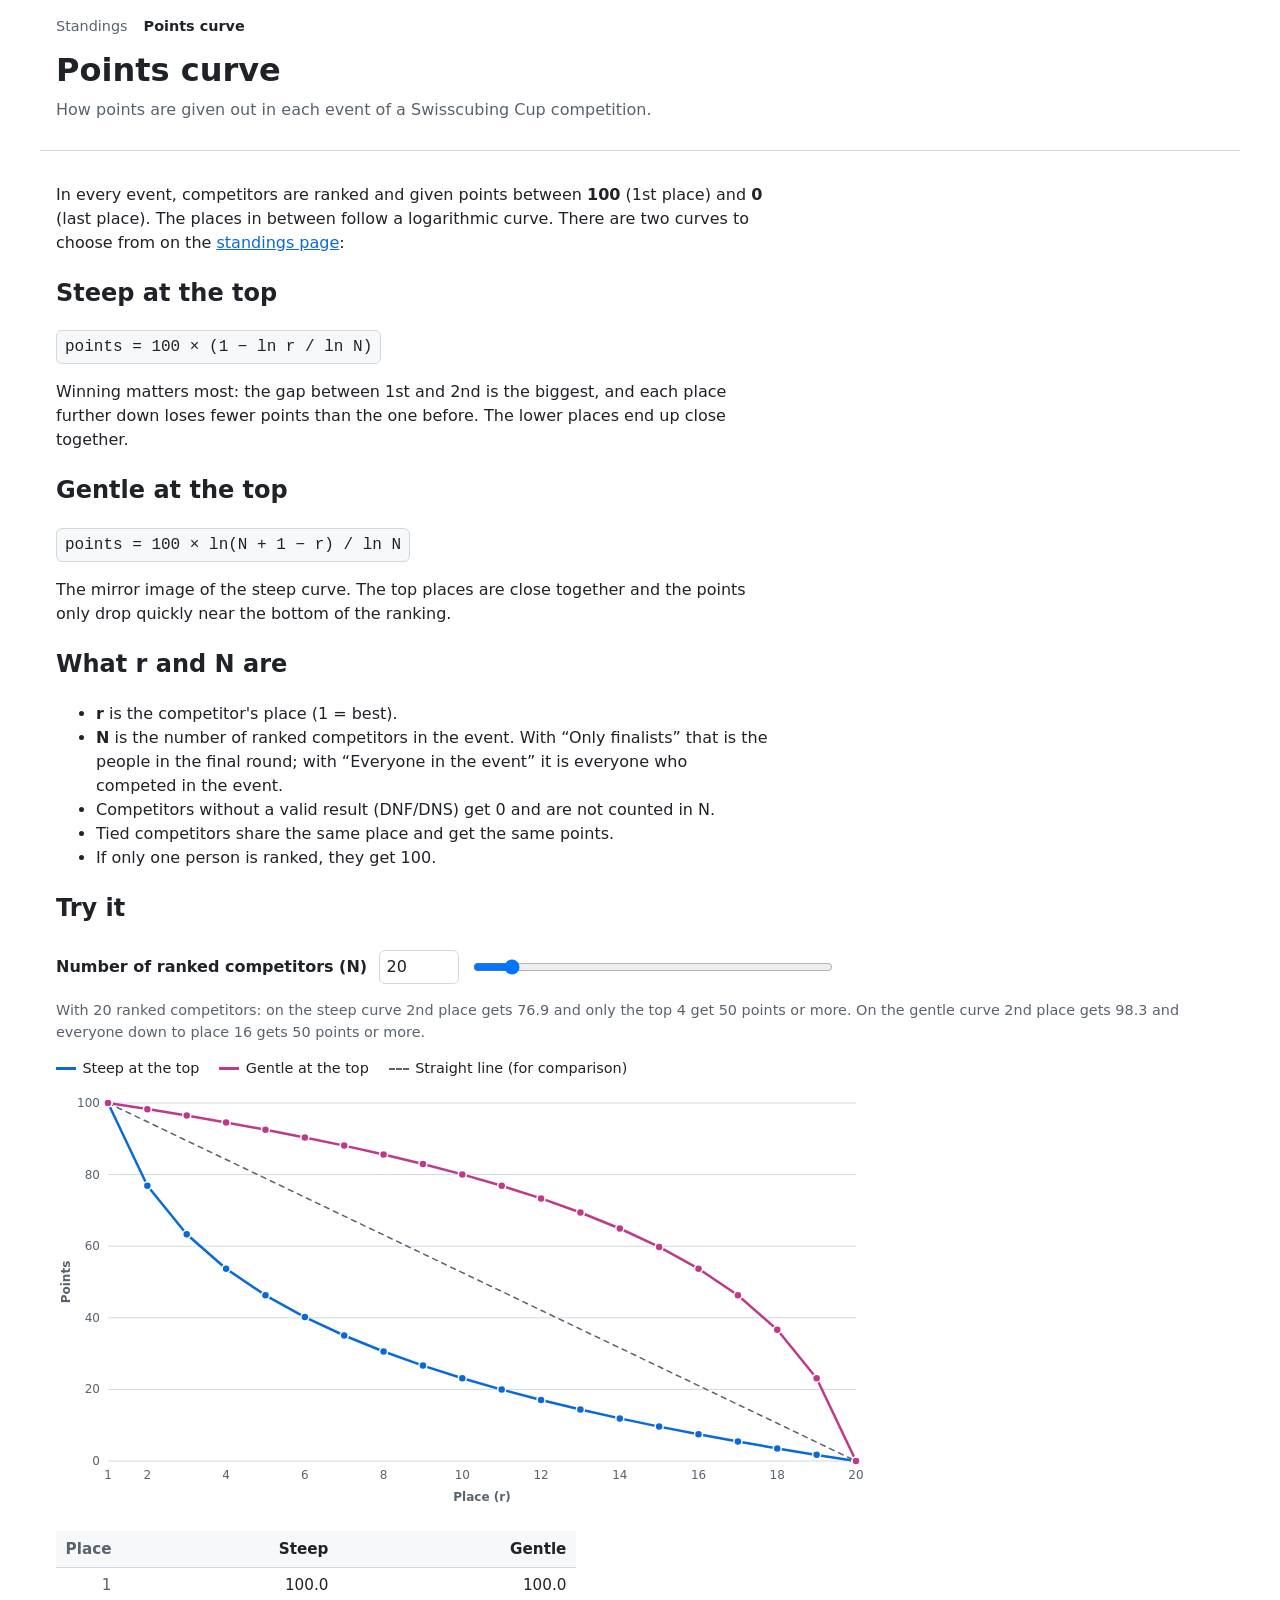
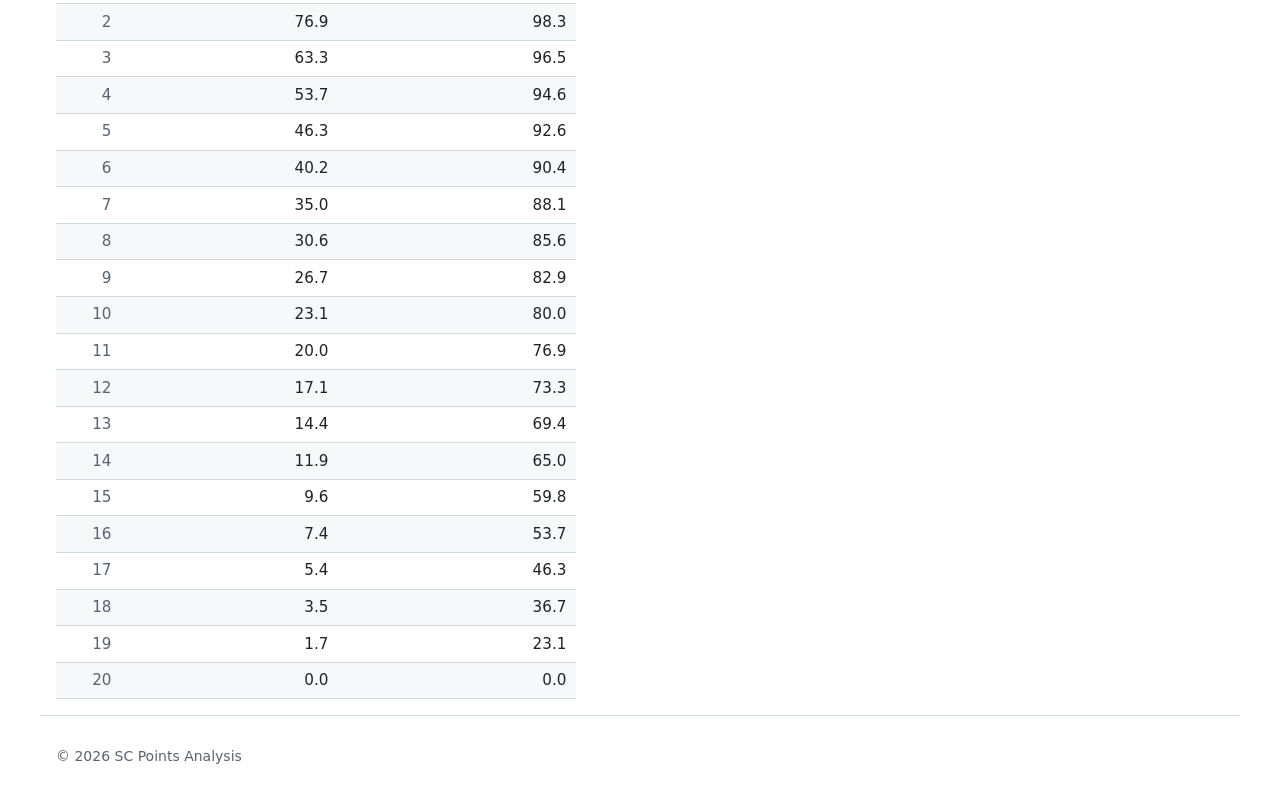
==== curve.html @ b396c85c "v1" ====
<!DOCTYPE html>
<html lang="en">
<head>
  <meta charset="UTF-8">
  <meta name="viewport" content="width=device-width, initial-scale=1.0">
  <title>Points Curve</title>
  <link rel="stylesheet" href="css/style.css">
</head>
<body>
  <header>
    <nav class="site-nav" aria-label="Pages">
      <a href="index.html">Standings</a>
      <a href="curve.html" aria-current="page">Points curve</a>
    </nav>
    <h1>Points curve</h1>
    <p class="subtitle">How points are given out in each event of a Swisscubing Cup competition.</p>
  </header>

  <main>
    <section class="prose">
      <p>In every event, competitors are ranked and given points between <strong>100</strong> (1st place) and
        <strong>0</strong> (last place). The places in between follow a logarithmic curve. There are two
        curves to choose from on the <a href="index.html">standings page</a>:</p>

      <h2>Steep at the top</h2>
      <p><span class="formula">points = 100 × (1 − ln r / ln N)</span></p>
      <p>Winning matters most: the gap between 1st and 2nd is the biggest, and each place further down
        loses fewer points than the one before. The lower places end up close together.</p>

      <h2>Gentle at the top</h2>
      <p><span class="formula">points = 100 × ln(N + 1 − r) / ln N</span></p>
      <p>The mirror image of the steep curve. The top places are close together and the points only drop
        quickly near the bottom of the ranking.</p>

      <h2>What r and N are</h2>
      <ul>
        <li><strong>r</strong> is the competitor's place (1 = best).</li>
        <li><strong>N</strong> is the number of ranked competitors in the event. With “Only finalists” that is
          the people in the final round; with “Everyone in the event” it is everyone who competed in the event.</li>
        <li>Competitors without a valid result (DNF/DNS) get 0 and are not counted in N.</li>
        <li>Tied competitors share the same place and get the same points.</li>
        <li>If only one person is ranked, they get 100.</li>
      </ul>
    </section>

    <section>
      <h2>Try it</h2>
      <div class="n-control">
        <label for="n-number">Number of ranked competitors (N)</label>
        <input id="n-number" type="number" min="2" max="200" step="1" value="20">
        <input id="n-range" type="range" min="2" max="200" step="1" value="20" aria-label="Number of ranked competitors (slider)">
      </div>
      <p id="summary" class="meta"></p>

      <div class="chart-legend">
        <span class="steep">Steep at the top</span>
        <span class="gentle">Gentle at the top</span>
        <span class="linear">Straight line (for comparison)</span>
      </div>
      <div class="chart" id="chart">
        <svg id="chart-svg" role="img" aria-label="Points by place for both curves"></svg>
        <div id="chart-tooltip" class="chart-tooltip" hidden></div>
      </div>

      <div class="table-wrap points-table">
        <table>
          <thead>
            <tr>
              <th class="num">Place</th>
              <th class="pts">Steep</th>
              <th class="pts">Gentle</th>
            </tr>
          </thead>
          <tbody id="points-body"></tbody>
        </table>
      </div>
    </section>
  </main>

  <footer>
    <p>&copy; <span id="year"></span> SC Points Analysis</p>
  </footer>

  <script src="js/points.js" defer></script>
  <script src="js/curve.js" defer></script>
</body>
</html>
---- css/style.css ----
*,
*::before,
*::after {
  box-sizing: border-box;
}

:root {
  --bg: #ffffff;
  --text: #1f2328;
  --muted: #59636e;
  --border: #d1d9e0;
  --surface: #f6f8fa;
  --link: #0969da;
  --error: #d1242f;
  --success: #1a7f37;
  --success-bg: #dafbe1;
  --series-1: #0969da;
  --series-2: #bf3989;
  --max-width-wide: 1200px;
}

@media (prefers-color-scheme: dark) {
  :root {
    --bg: #0d1117;
    --text: #e6edf3;
    --muted: #9198a1;
    --border: #3d444d;
    --surface: #151b23;
    --link: #4493f8;
    --error: #f85149;
    --success: #3fb950;
    --success-bg: #12261e;
    --series-1: #4493f8;
    --series-2: #db61a2;
  }
}

body {
  margin: 0;
  font-family: system-ui, -apple-system, "Segoe UI", Roboto, sans-serif;
  line-height: 1.5;
  background: var(--bg);
  color: var(--text);
}

header,
main,
footer {
  max-width: var(--max-width-wide);
  margin: 0 auto;
  padding: 1rem;
}

header {
  border-bottom: 1px solid var(--border);
}

footer {
  border-top: 1px solid var(--border);
  color: var(--muted);
  font-size: 0.875rem;
}

a {
  color: var(--link);
}

h1 {
  margin: 0.25rem 0;
}

.subtitle,
.meta,
.muted,
.status {
  color: var(--muted);
}

.subtitle {
  margin: 0 0 0.75rem;
}

/* Options */
.options {
  display: flex;
  flex-wrap: wrap;
  gap: 1rem;
  margin: 1rem 0;
}

.options fieldset {
  flex: 1 1 280px;
  border: 1px solid var(--border);
  border-radius: 8px;
  padding: 0.5rem 1rem 0.75rem;
  margin: 0;
}

.options legend {
  font-weight: 600;
  padding: 0 0.25rem;
}

.options label {
  display: block;
  padding: 0.2rem 0;
  cursor: pointer;
}

.options code {
  font-size: 0.85em;
}

.hint {
  flex-basis: 100%;
  margin: 0;
  color: var(--muted);
  font-size: 0.85rem;
}

/* Tabs */
.tabs {
  display: flex;
  flex-wrap: wrap;
  gap: 0.25rem;
  border-bottom: 1px solid var(--border);
  margin-top: 1.5rem;
}

.tab {
  font: inherit;
  font-size: 0.95rem;
  color: var(--muted);
  background: none;
  border: 1px solid transparent;
  border-bottom: none;
  border-radius: 6px 6px 0 0;
  padding: 0.45rem 0.8rem;
  margin-bottom: -1px;
  cursor: pointer;
}

.tab:hover {
  color: var(--text);
}

.tab[aria-selected="true"] {
  color: var(--text);
  font-weight: 600;
  background: var(--bg);
  border-color: var(--border);
}

.panel h2 {
  margin-bottom: 0.25rem;
}

.panel h2 a {
  color: inherit;
  text-decoration: none;
}

.panel h2 a:hover {
  text-decoration: underline;
}

.meta {
  margin-top: 0;
  font-size: 0.9rem;
}

.table-wrap {
  overflow-x: auto;
}

table {
  width: 100%;
  border-collapse: collapse;
  font-size: 0.95rem;
}

th,
td {
  text-align: left;
  padding: 0.4rem 0.6rem;
  border-bottom: 1px solid var(--border);
  white-space: nowrap;
}

th {
  background: var(--surface);
  font-weight: 600;
}

tbody tr:nth-child(even) {
  background: var(--surface);
}

.num {
  text-align: right;
  width: 3rem;
  color: var(--muted);
}

.error {
  color: var(--error);
}

.pts {
  text-align: right;
  font-variant-numeric: tabular-nums;
}

.total {
  font-weight: 600;
}

/* Keep the name visible when scrolling wide tables sideways. */
td.name,
th.name {
  position: sticky;
  left: 0;
  background: var(--bg);
}

tbody tr:nth-child(even) td.name,
thead th.name {
  background: var(--surface);
}

/* Site navigation */
.site-nav {
  display: flex;
  gap: 1rem;
  font-size: 0.9rem;
  margin-bottom: 0.5rem;
}

.site-nav a {
  color: var(--muted);
  text-decoration: none;
}

.site-nav a:hover,
.site-nav a[aria-current="page"] {
  color: var(--text);
}

.site-nav a[aria-current="page"] {
  font-weight: 600;
}

/* Finalist badge */
.badge-finalist {
  display: inline-block;
  font-size: 0.75rem;
  font-weight: 600;
  line-height: 1.4;
  color: var(--success);
  background: var(--success-bg);
  border: 1px solid var(--success);
  border-radius: 999px;
  padding: 0 0.45rem;
  vertical-align: 1px;
}

/* Points curve page */
.prose {
  max-width: 70ch;
}

.formula {
  display: inline-block;
  font-family: ui-monospace, SFMono-Regular, Menlo, monospace;
  background: var(--surface);
  border: 1px solid var(--border);
  border-radius: 6px;
  padding: 0.25rem 0.5rem;
}

.n-control {
  display: flex;
  flex-wrap: wrap;
  align-items: center;
  gap: 0.75rem;
  margin: 1.5rem 0 1rem;
}

.n-control label {
  font-weight: 600;
}

.n-control input[type="number"] {
  width: 5rem;
  font: inherit;
  padding: 0.25rem 0.4rem;
  color: var(--text);
  background: var(--bg);
  border: 1px solid var(--border);
  border-radius: 6px;
}

.n-control input[type="range"] {
  flex: 1 1 200px;
  max-width: 360px;
}

.chart-legend {
  display: flex;
  flex-wrap: wrap;
  gap: 0.5rem 1.25rem;
  font-size: 0.9rem;
  margin-bottom: 0.5rem;
}

.chart-legend span::before {
  content: "";
  display: inline-block;
  width: 1.25rem;
  height: 0;
  border-top: 3px solid currentColor;
  vertical-align: middle;
  margin-right: 0.4rem;
}

.chart-legend .steep::before { border-color: var(--series-1); }
.chart-legend .gentle::before { border-color: var(--series-2); }
.chart-legend .linear::before { border-color: var(--muted); border-top: 2px dashed var(--muted); }

.chart {
  position: relative;
  width: 100%;
  max-width: 820px;
}

.chart svg {
  display: block;
  width: 100%;
  height: auto;
  overflow: visible;
}

.chart .grid { stroke: var(--border); stroke-width: 1; }
.chart .axis-label { fill: var(--muted); font-size: 12px; }
.chart .axis-title { fill: var(--muted); font-size: 12px; font-weight: 600; }
.chart .line { fill: none; stroke-width: 2.5; stroke-linejoin: round; stroke-linecap: round; }
.chart .line.steep { stroke: var(--series-1); }
.chart .line.gentle { stroke: var(--series-2); }
.chart .line.linear { stroke: var(--muted); stroke-width: 1.5; stroke-dasharray: 5 5; }
.chart .dot.steep { fill: var(--series-1); }
.chart .dot.gentle { fill: var(--series-2); }
.chart .dot { stroke: var(--bg); stroke-width: 1.5; }
.chart .hover-line { stroke: var(--muted); stroke-width: 1; }

.chart-tooltip {
  position: absolute;
  pointer-events: none;
  background: var(--bg);
  border: 1px solid var(--border);
  border-radius: 6px;
  padding: 0.35rem 0.6rem;
  font-size: 0.85rem;
  box-shadow: 0 2px 8px rgb(0 0 0 / 0.15);
  white-space: nowrap;
}

.chart-tooltip[hidden] {
  display: none;
}

.points-table {
  max-width: 520px;
  margin-top: 1.5rem;
}
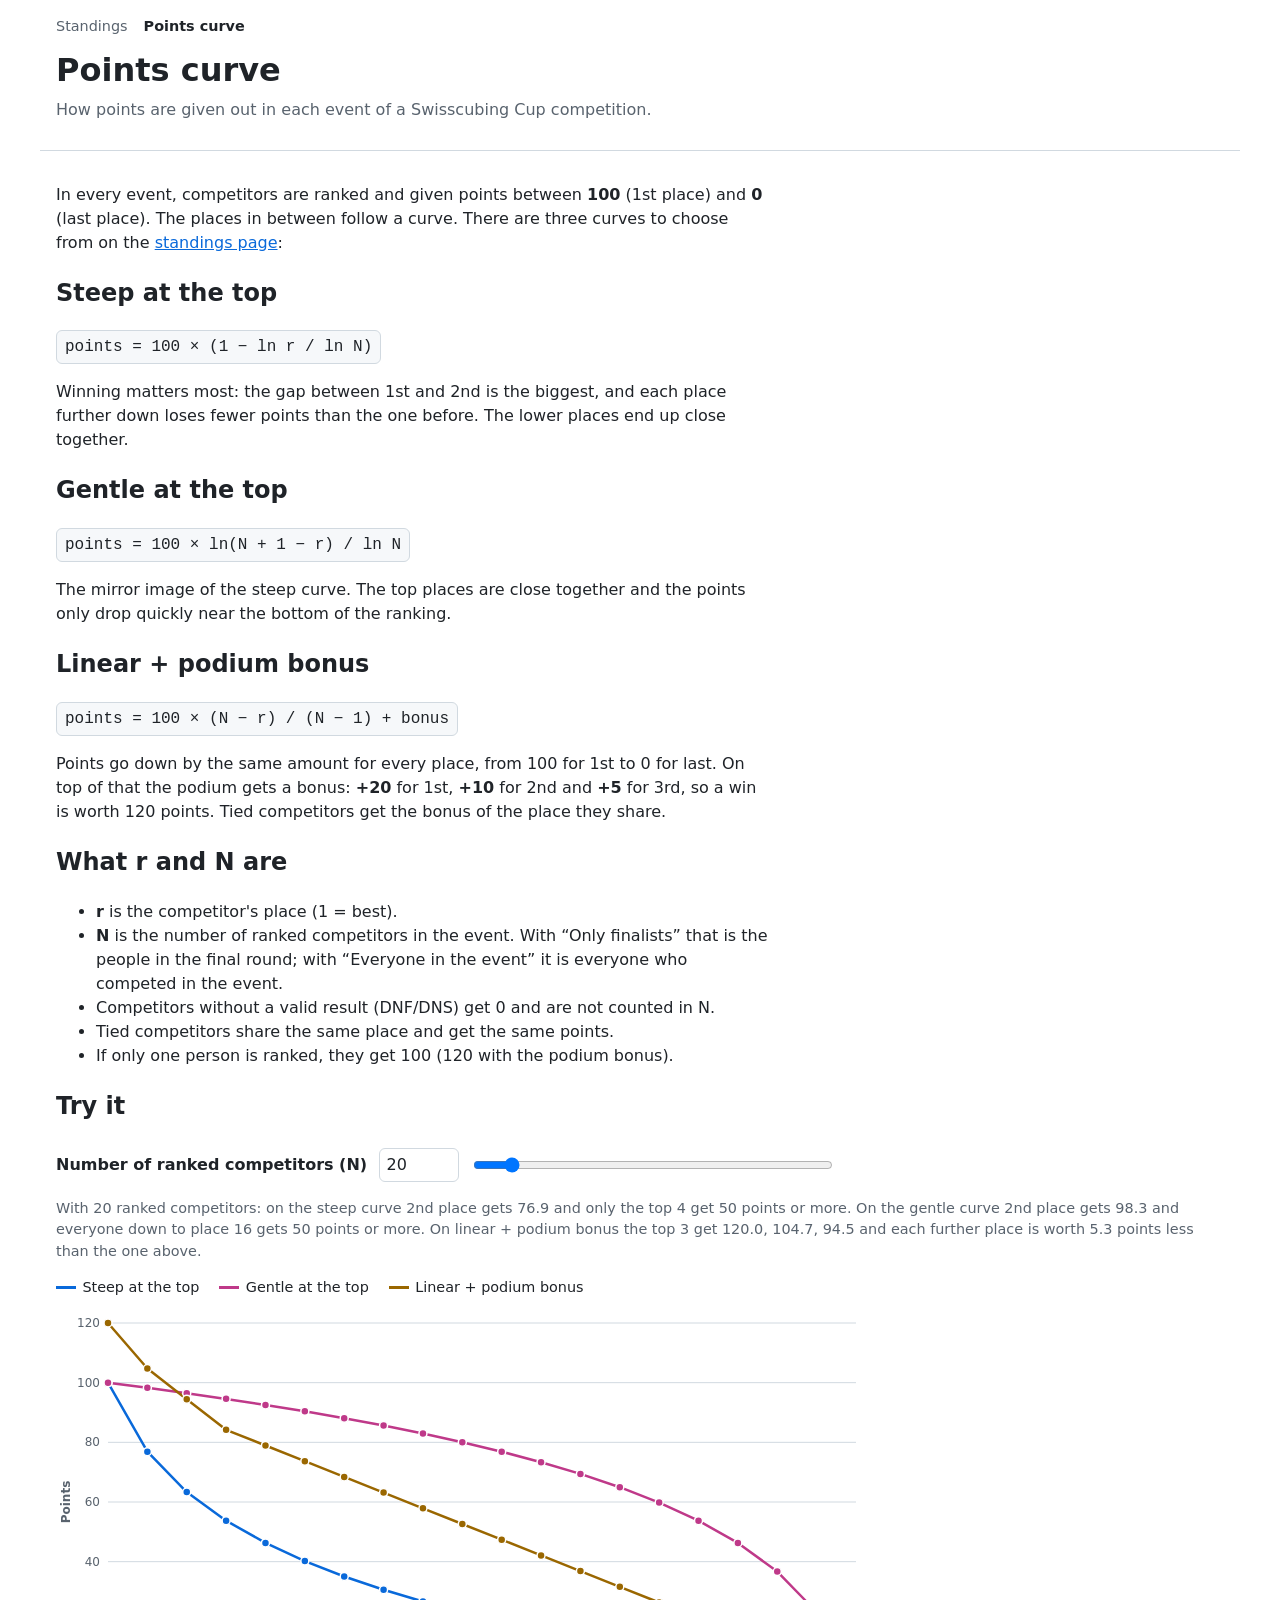
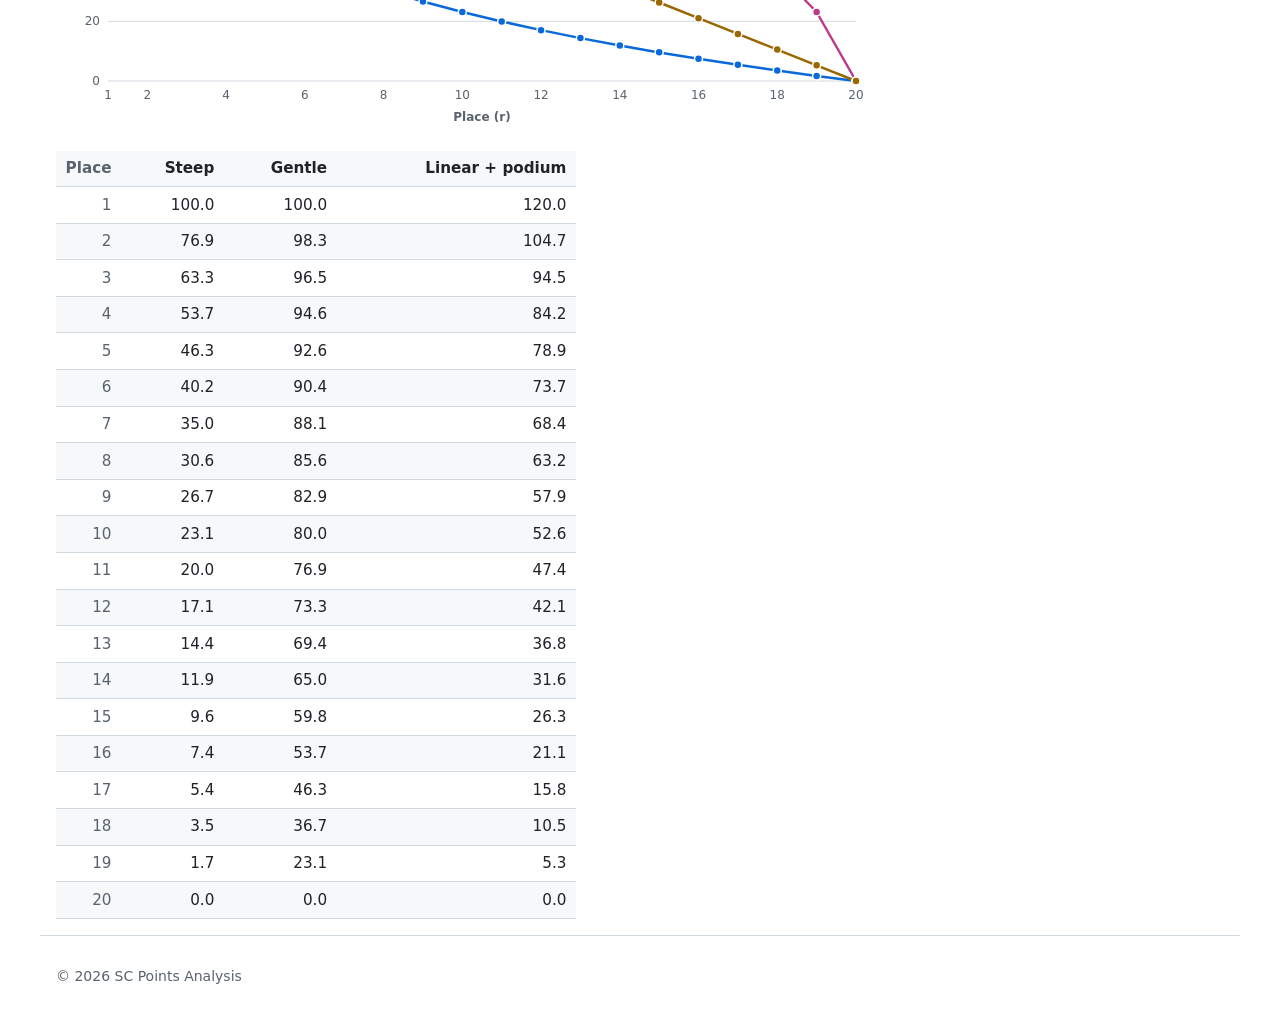
==== commit 5e860c6a: "linear + podium bonus" ====
--- a/curve.html
+++ b/curve.html
@@ -19,7 +19,7 @@
   <main>
     <section class="prose">
       <p>In every event, competitors are ranked and given points between <strong>100</strong> (1st place) and
-        <strong>0</strong> (last place). The places in between follow a logarithmic curve. There are two
+        <strong>0</strong> (last place). The places in between follow a curve. There are three
         curves to choose from on the <a href="index.html">standings page</a>:</p>
 
       <h2>Steep at the top</h2>
@@ -32,6 +32,12 @@
       <p>The mirror image of the steep curve. The top places are close together and the points only drop
         quickly near the bottom of the ranking.</p>
 
+      <h2>Linear + podium bonus</h2>
+      <p><span class="formula">points = 100 × (N − r) / (N − 1) + bonus</span></p>
+      <p>Points go down by the same amount for every place, from 100 for 1st to 0 for last. On top of that the
+        podium gets a bonus: <strong>+20</strong> for 1st, <strong>+10</strong> for 2nd and <strong>+5</strong>
+        for 3rd, so a win is worth 120 points. Tied competitors get the bonus of the place they share.</p>
+
       <h2>What r and N are</h2>
       <ul>
         <li><strong>r</strong> is the competitor's place (1 = best).</li>
@@ -39,7 +45,7 @@
           the people in the final round; with “Everyone in the event” it is everyone who competed in the event.</li>
         <li>Competitors without a valid result (DNF/DNS) get 0 and are not counted in N.</li>
         <li>Tied competitors share the same place and get the same points.</li>
-        <li>If only one person is ranked, they get 100.</li>
+        <li>If only one person is ranked, they get 100 (120 with the podium bonus).</li>
       </ul>
     </section>
 
@@ -55,10 +61,10 @@
       <div class="chart-legend">
         <span class="steep">Steep at the top</span>
         <span class="gentle">Gentle at the top</span>
-        <span class="linear">Straight line (for comparison)</span>
+        <span class="linear">Linear + podium bonus</span>
       </div>
       <div class="chart" id="chart">
-        <svg id="chart-svg" role="img" aria-label="Points by place for both curves"></svg>
+        <svg id="chart-svg" role="img" aria-label="Points by place for all three curves"></svg>
         <div id="chart-tooltip" class="chart-tooltip" hidden></div>
       </div>
 
@@ -69,6 +75,7 @@
               <th class="num">Place</th>
               <th class="pts">Steep</th>
               <th class="pts">Gentle</th>
+              <th class="pts">Linear + podium</th>
             </tr>
           </thead>
           <tbody id="points-body"></tbody>
--- a/css/style.css
+++ b/css/style.css
@@ -16,6 +16,7 @@
   --success-bg: #dafbe1;
   --series-1: #0969da;
   --series-2: #bf3989;
+  --series-3: #9a6700;
   --max-width-wide: 1200px;
 }
 
@@ -32,6 +33,7 @@
     --success-bg: #12261e;
     --series-1: #4493f8;
     --series-2: #db61a2;
+    --series-3: #d29922;
   }
 }
 
@@ -325,7 +327,7 @@
 
 .chart-legend .steep::before { border-color: var(--series-1); }
 .chart-legend .gentle::before { border-color: var(--series-2); }
-.chart-legend .linear::before { border-color: var(--muted); border-top: 2px dashed var(--muted); }
+.chart-legend .linear::before { border-color: var(--series-3); }
 
 .chart {
   position: relative;
@@ -346,7 +348,8 @@
 .chart .line { fill: none; stroke-width: 2.5; stroke-linejoin: round; stroke-linecap: round; }
 .chart .line.steep { stroke: var(--series-1); }
 .chart .line.gentle { stroke: var(--series-2); }
-.chart .line.linear { stroke: var(--muted); stroke-width: 1.5; stroke-dasharray: 5 5; }
+.chart .line.linearPodium { stroke: var(--series-3); }
+.chart .dot.linearPodium { fill: var(--series-3); }
 .chart .dot.steep { fill: var(--series-1); }
 .chart .dot.gentle { fill: var(--series-2); }
 .chart .dot { stroke: var(--bg); stroke-width: 1.5; }
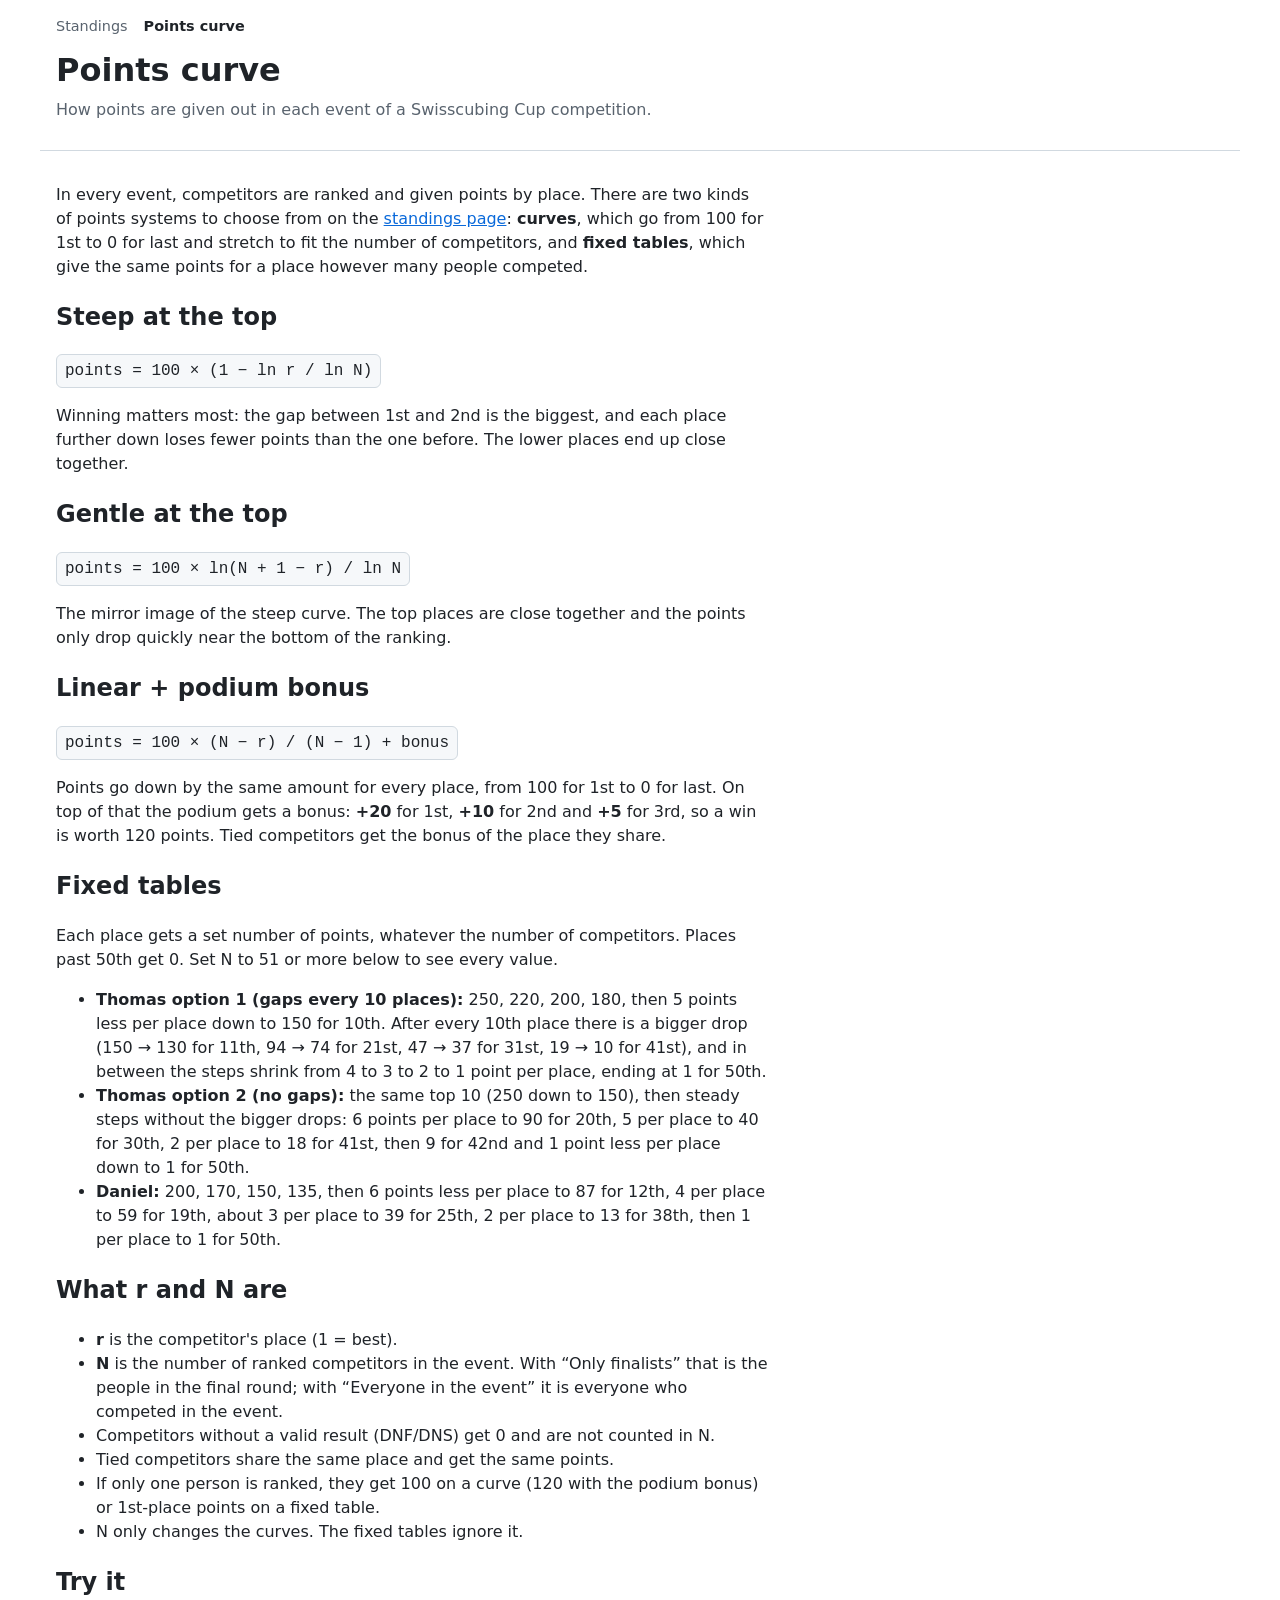
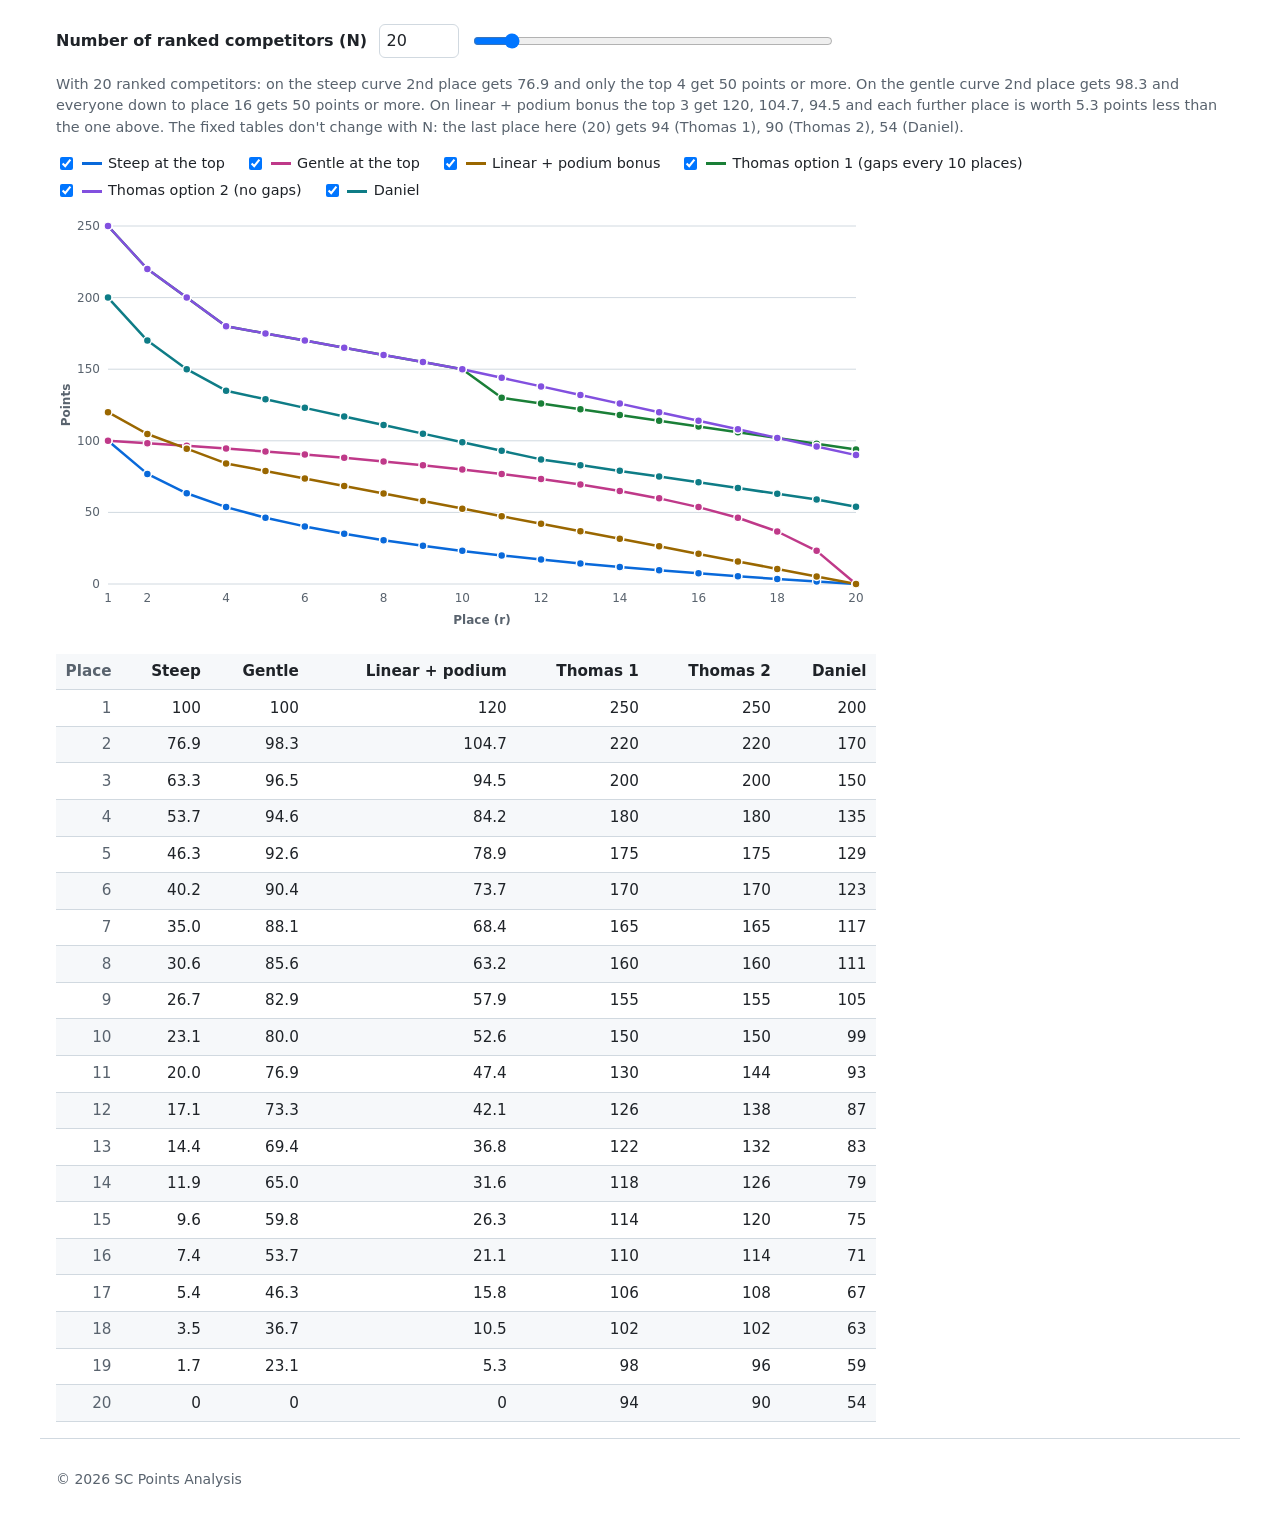
==== commit 77f54a66: "Add place badges, sortable columns and fixed points tables - Event cells show a small "4th - rf" bad" ====
--- a/curve.html
+++ b/curve.html
@@ -4,7 +4,8 @@
   <meta charset="UTF-8">
   <meta name="viewport" content="width=device-width, initial-scale=1.0">
   <title>Points Curve</title>
-  <link rel="stylesheet" href="css/style.css">
+  <!-- Bump ?v= on every CSS/JS link (both pages) when you change those files, so browsers fetch the new version. -->
+  <link rel="stylesheet" href="css/style.css?v=11">
 </head>
 <body>
   <header>
@@ -18,9 +19,10 @@
 
   <main>
     <section class="prose">
-      <p>In every event, competitors are ranked and given points between <strong>100</strong> (1st place) and
-        <strong>0</strong> (last place). The places in between follow a curve. There are three
-        curves to choose from on the <a href="index.html">standings page</a>:</p>
+      <p>In every event, competitors are ranked and given points by place. There are two kinds of points
+        systems to choose from on the <a href="index.html">standings page</a>: <strong>curves</strong>, which go
+        from 100 for 1st to 0 for last and stretch to fit the number of competitors, and <strong>fixed
+        tables</strong>, which give the same points for a place however many people competed.</p>
 
       <h2>Steep at the top</h2>
       <p><span class="formula">points = 100 × (1 − ln r / ln N)</span></p>
@@ -38,6 +40,22 @@
         podium gets a bonus: <strong>+20</strong> for 1st, <strong>+10</strong> for 2nd and <strong>+5</strong>
         for 3rd, so a win is worth 120 points. Tied competitors get the bonus of the place they share.</p>
 
+      <h2>Fixed tables</h2>
+      <p>Each place gets a set number of points, whatever the number of competitors. Places past 50th get 0.
+        Set N to 51 or more below to see every value.</p>
+      <ul>
+        <li><strong>Thomas option 1 (gaps every 10 places):</strong> 250, 220, 200, 180, then 5 points less per
+          place down to 150 for 10th. After every 10th place there is a bigger drop (150 → 130 for 11th,
+          94 → 74 for 21st, 47 → 37 for 31st, 19 → 10 for 41st), and in between the steps shrink from 4 to 3 to
+          2 to 1 point per place, ending at 1 for 50th.</li>
+        <li><strong>Thomas option 2 (no gaps):</strong> the same top 10 (250 down to 150), then steady steps
+          without the bigger drops: 6 points per place to 90 for 20th, 5 per place to 40 for 30th, 2 per place to
+          18 for 41st, then 9 for 42nd and 1 point less per place down to 1 for 50th.</li>
+        <li><strong>Daniel:</strong> 200, 170, 150, 135, then 6 points less per place to 87 for 12th, 4 per place
+          to 59 for 19th, about 3 per place to 39 for 25th, 2 per place to 13 for 38th, then 1 per place to 1 for
+          50th.</li>
+      </ul>
+
       <h2>What r and N are</h2>
       <ul>
         <li><strong>r</strong> is the competitor's place (1 = best).</li>
@@ -45,7 +63,9 @@
           the people in the final round; with “Everyone in the event” it is everyone who competed in the event.</li>
         <li>Competitors without a valid result (DNF/DNS) get 0 and are not counted in N.</li>
         <li>Tied competitors share the same place and get the same points.</li>
-        <li>If only one person is ranked, they get 100 (120 with the podium bonus).</li>
+        <li>If only one person is ranked, they get 100 on a curve (120 with the podium bonus) or 1st-place
+          points on a fixed table.</li>
+        <li>N only changes the curves. The fixed tables ignore it.</li>
       </ul>
     </section>
 
@@ -58,25 +78,18 @@
       </div>
       <p id="summary" class="meta"></p>
 
-      <div class="chart-legend">
-        <span class="steep">Steep at the top</span>
-        <span class="gentle">Gentle at the top</span>
-        <span class="linear">Linear + podium bonus</span>
-      </div>
+      <fieldset id="chart-legend" class="chart-legend">
+        <legend class="visually-hidden">Curves shown in the chart</legend>
+      </fieldset>
       <div class="chart" id="chart">
-        <svg id="chart-svg" role="img" aria-label="Points by place for all three curves"></svg>
+        <svg id="chart-svg" role="img" aria-label="Points by place for each points system"></svg>
         <div id="chart-tooltip" class="chart-tooltip" hidden></div>
       </div>
 
       <div class="table-wrap points-table">
         <table>
           <thead>
-            <tr>
-              <th class="num">Place</th>
-              <th class="pts">Steep</th>
-              <th class="pts">Gentle</th>
-              <th class="pts">Linear + podium</th>
-            </tr>
+            <tr id="points-head"></tr>
           </thead>
           <tbody id="points-body"></tbody>
         </table>
@@ -88,7 +101,7 @@
     <p>&copy; <span id="year"></span> SC Points Analysis</p>
   </footer>
 
-  <script src="js/points.js" defer></script>
-  <script src="js/curve.js" defer></script>
+  <script src="js/points.js?v=11" defer></script>
+  <script src="js/curve.js?v=11" defer></script>
 </body>
 </html>
--- a/css/style.css
+++ b/css/style.css
@@ -17,6 +17,9 @@
   --series-1: #0969da;
   --series-2: #bf3989;
   --series-3: #9a6700;
+  --series-4: #1a7f37;
+  --series-5: #8250df;
+  --series-6: #0e7c86;
   --max-width-wide: 1200px;
 }
 
@@ -34,6 +37,9 @@
     --series-1: #4493f8;
     --series-2: #db61a2;
     --series-3: #d29922;
+    --series-4: #3fb950;
+    --series-5: #a371f7;
+    --series-6: #39c5cf;
   }
 }
 
@@ -310,24 +316,51 @@
 .chart-legend {
   display: flex;
   flex-wrap: wrap;
-  gap: 0.5rem 1.25rem;
+  gap: 0.35rem 1.25rem;
   font-size: 0.9rem;
-  margin-bottom: 0.5rem;
-}
-
-.chart-legend span::before {
+  margin: 0 0 0.5rem;
+  padding: 0;
+  border: none;
+}
+
+.legend-item {
+  display: inline-flex;
+  align-items: center;
+  gap: 0.35rem;
+  cursor: pointer;
+}
+
+/* Colour swatch after the checkbox. */
+.legend-item span::before {
   content: "";
   display: inline-block;
   width: 1.25rem;
   height: 0;
-  border-top: 3px solid currentColor;
+  border-top: 3px solid var(--swatch);
   vertical-align: middle;
   margin-right: 0.4rem;
 }
 
-.chart-legend .steep::before { border-color: var(--series-1); }
-.chart-legend .gentle::before { border-color: var(--series-2); }
-.chart-legend .linear::before { border-color: var(--series-3); }
+.legend-item input:not(:checked) + span {
+  color: var(--muted);
+}
+
+.visually-hidden {
+  position: absolute;
+  width: 1px;
+  height: 1px;
+  overflow: hidden;
+  clip: rect(0 0 0 0);
+  white-space: nowrap;
+}
+
+/* One colour per points system (legend swatch, line and dots). */
+.steep { --swatch: var(--series-1); }
+.gentle { --swatch: var(--series-2); }
+.linearPodium { --swatch: var(--series-3); }
+.thomas1 { --swatch: var(--series-4); }
+.thomas2 { --swatch: var(--series-5); }
+.daniel { --swatch: var(--series-6); }
 
 .chart {
   position: relative;
@@ -346,12 +379,8 @@
 .chart .axis-label { fill: var(--muted); font-size: 12px; }
 .chart .axis-title { fill: var(--muted); font-size: 12px; font-weight: 600; }
 .chart .line { fill: none; stroke-width: 2.5; stroke-linejoin: round; stroke-linecap: round; }
-.chart .line.steep { stroke: var(--series-1); }
-.chart .line.gentle { stroke: var(--series-2); }
-.chart .line.linearPodium { stroke: var(--series-3); }
-.chart .dot.linearPodium { fill: var(--series-3); }
-.chart .dot.steep { fill: var(--series-1); }
-.chart .dot.gentle { fill: var(--series-2); }
+.chart .line { stroke: var(--swatch); }
+.chart .dot { fill: var(--swatch); }
 .chart .dot { stroke: var(--bg); stroke-width: 1.5; }
 .chart .hover-line { stroke: var(--muted); stroke-width: 1; }
 
@@ -372,6 +401,96 @@
 }
 
 .points-table {
-  max-width: 520px;
+  max-width: 820px;
   margin-top: 1.5rem;
 }
+
+/* What-if panel */
+.options .what-if {
+  flex: 1 1 100%;
+}
+
+.what-if-toggle {
+  font-weight: 600;
+}
+
+.what-if-body {
+  border: none;
+  margin: 0.25rem 0 0;
+  padding: 0 0 0 1.5rem;
+}
+
+.what-if-body[disabled],
+.options fieldset[disabled] {
+  opacity: 0.5;
+}
+
+.what-if-body input[type="number"] {
+  width: 4.5rem;
+  font: inherit;
+  padding: 0.1rem 0.3rem;
+  color: var(--text);
+  background: var(--bg);
+  border: 1px solid var(--border);
+  border-radius: 6px;
+}
+
+.what-if-body .hint {
+  margin-top: 0.4rem;
+}
+
+.what-if-note {
+  font-size: 0.9rem;
+  border-left: 3px solid var(--series-3);
+  background: var(--surface);
+  padding: 0.4rem 0.75rem;
+  border-radius: 0 6px 6px 0;
+}
+
+/* "4th - rf" badge next to event points */
+.rank-badge {
+  display: inline-block;
+  margin-left: 0.35rem;
+  padding: 0 0.3rem;
+  font-size: 0.7rem;
+  line-height: 1.5;
+  color: var(--muted);
+  border: 1px solid var(--border);
+  border-radius: 4px;
+  vertical-align: 1px;
+  font-variant-numeric: tabular-nums;
+  min-width: 5.6em; /* equal widths keep the points aligned */
+  text-align: center;
+}
+
+/* Sortable column headers */
+.sort-btn {
+  font: inherit;
+  font-weight: 600;
+  color: inherit;
+  background: none;
+  border: none;
+  padding: 0;
+  cursor: pointer;
+  white-space: nowrap;
+}
+
+.sort-btn:hover {
+  color: var(--link);
+}
+
+.sort-arrow {
+  display: inline-block;
+  margin-left: 0.25rem;
+  font-size: 0.75em;
+  color: var(--muted);
+}
+
+.sort-arrow.active,
+.sort-btn:hover .sort-arrow {
+  color: var(--link);
+}
+
+th[aria-sort] .sort-btn {
+  color: var(--link);
+}
